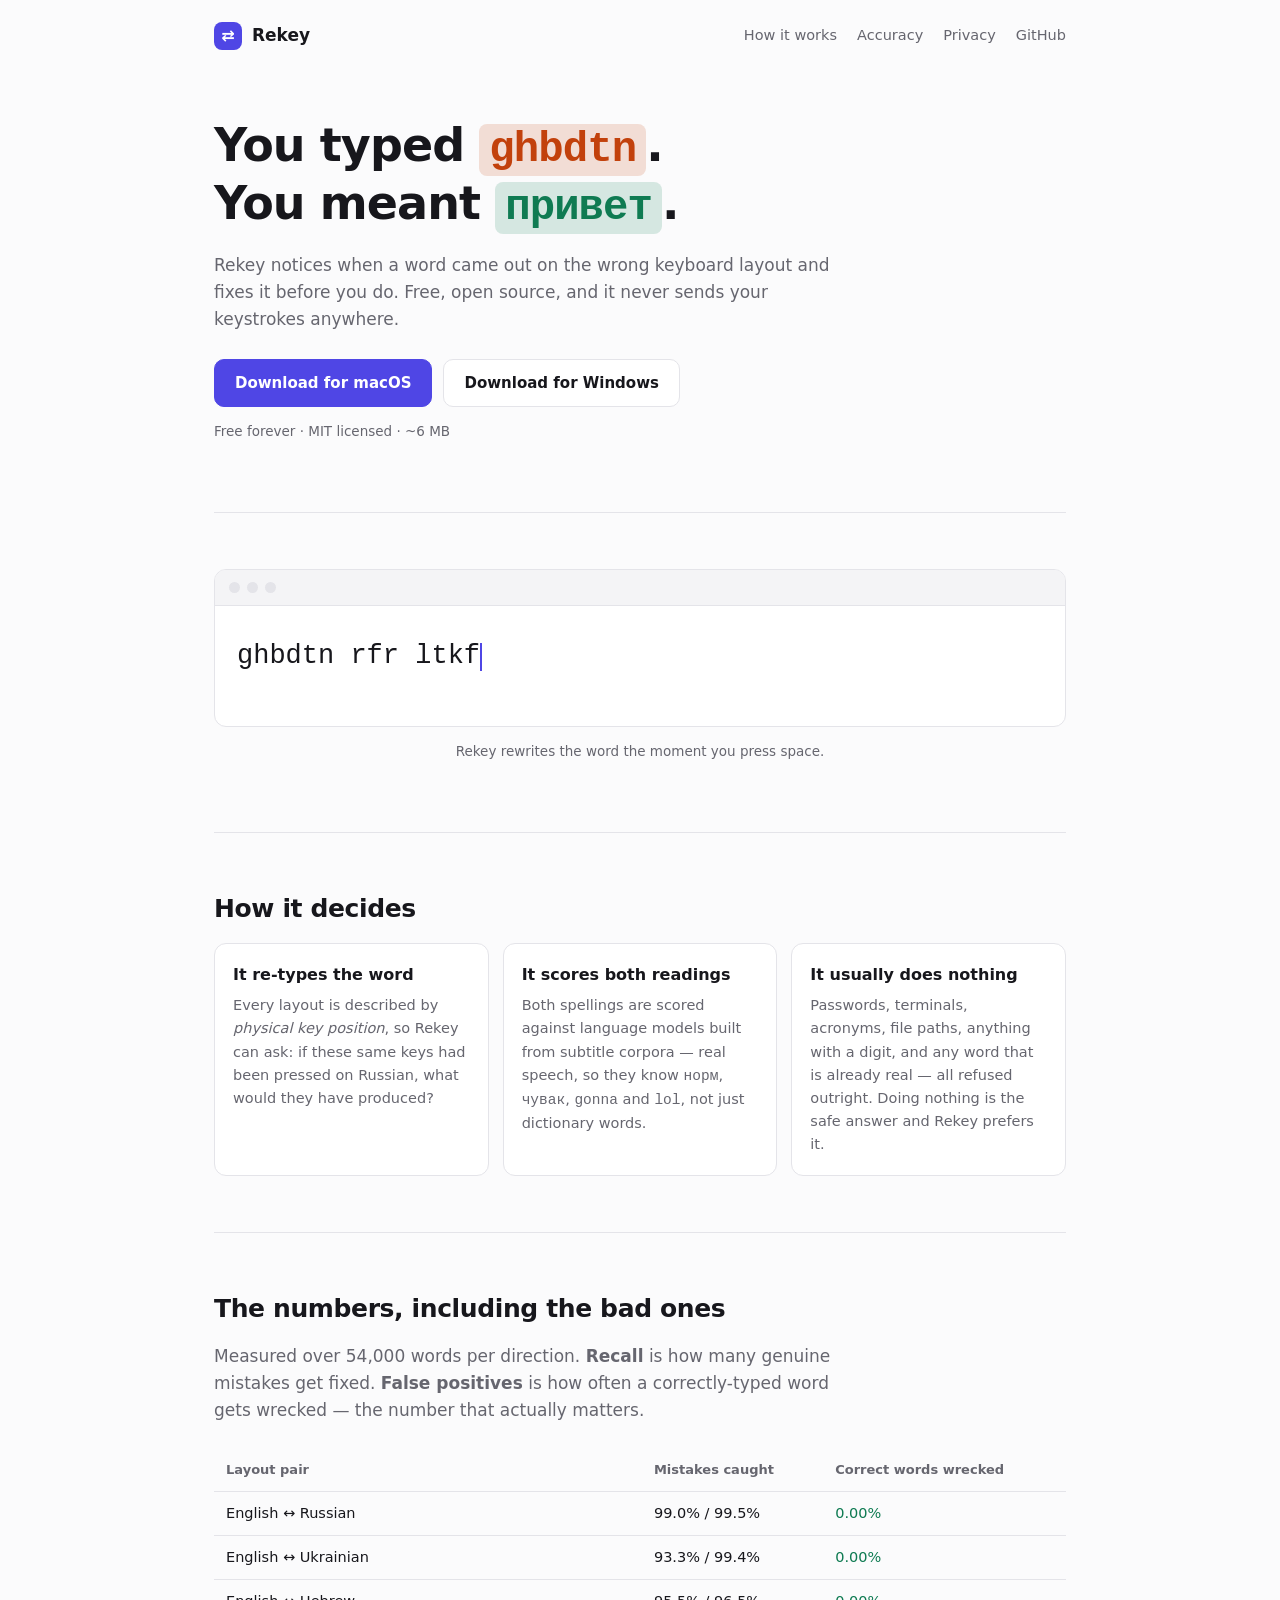
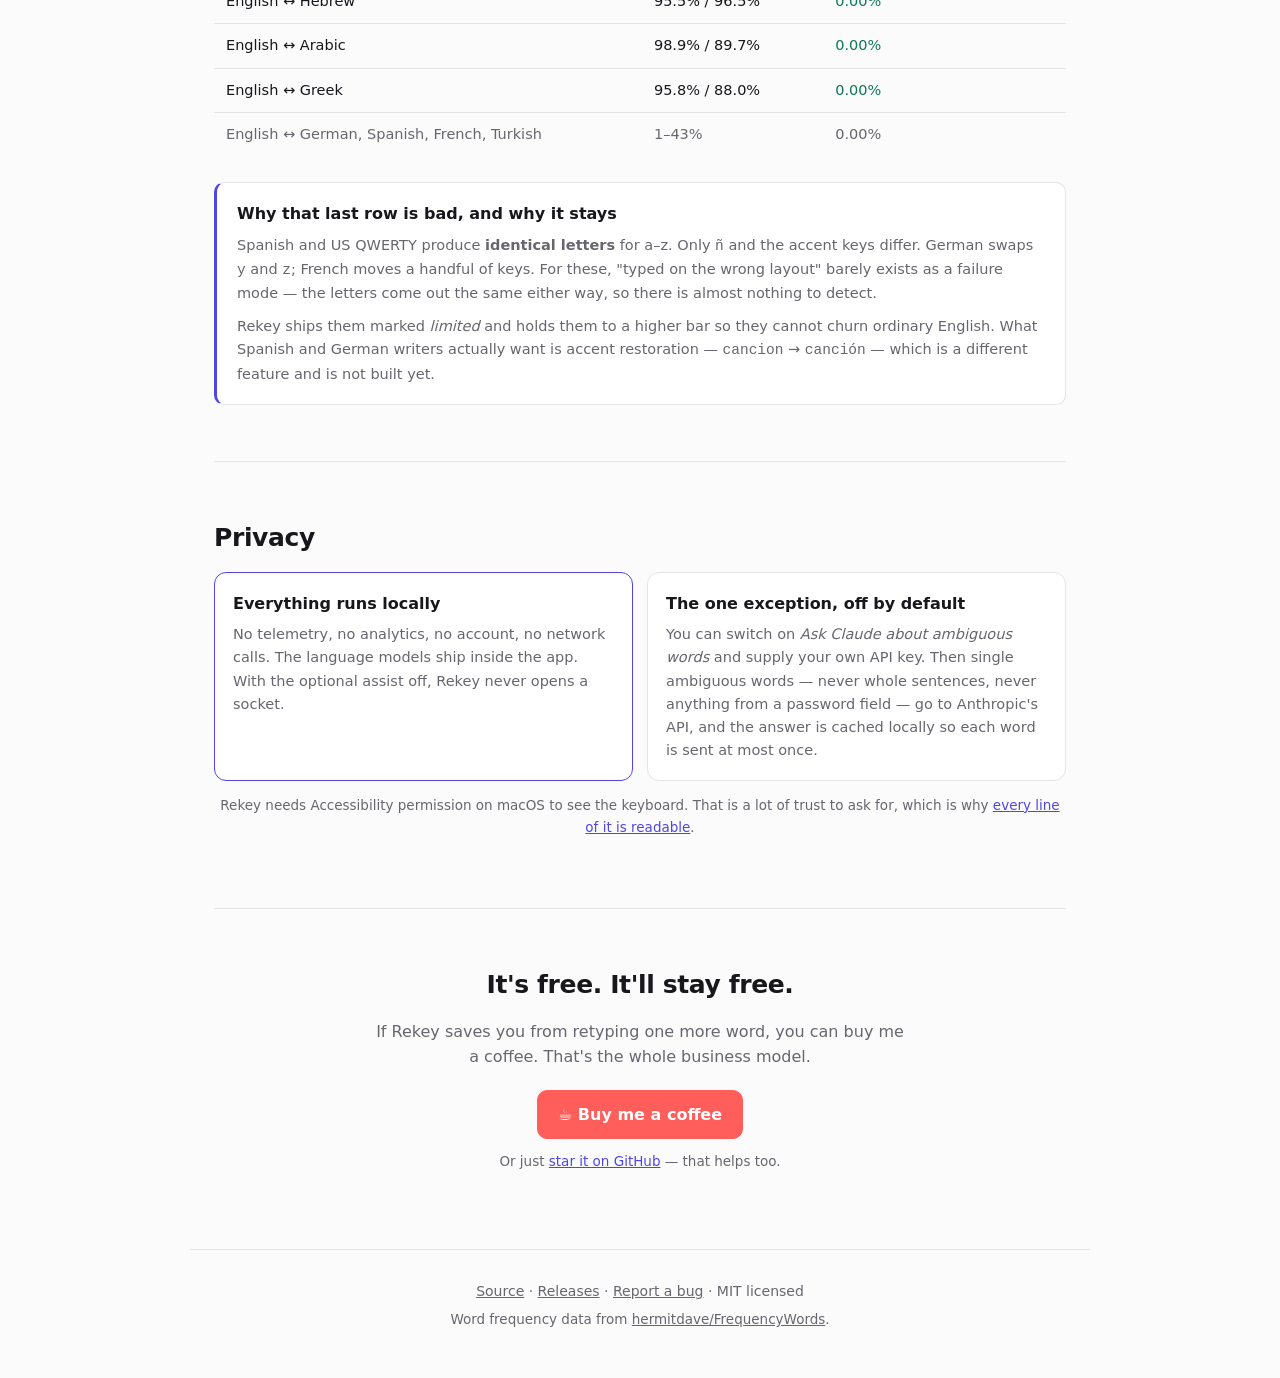
==== web/index.html @ 3c40b645 "Add the landing page Single static page, deployable to GitHub Pages as-is. The hero demo types a wro" ====
<!doctype html>
<html lang="en">
<head>
<meta charset="utf-8" />
<meta name="viewport" content="width=device-width, initial-scale=1" />
<title>Rekey — fix text typed on the wrong keyboard layout</title>
<meta name="description" content="Rekey fixes words typed with the wrong keyboard layout as you type them. ghbdtn becomes привет. Free, open source, runs entirely on your machine. macOS and Windows." />
<meta property="og:title" content="Rekey — ghbdtn → привет" />
<meta property="og:description" content="Fixes text typed on the wrong keyboard layout, as you type. Free, open source, fully offline." />
<meta property="og:type" content="website" />
<meta name="twitter:card" content="summary_large_image" />
<link rel="icon" href="favicon.png" />
<link rel="stylesheet" href="style.css" />
</head>
<body>

<header class="nav">
  <a class="logo" href="/">
    <span class="mark" aria-hidden="true">⇄</span>
    <span>Rekey</span>
  </a>
  <nav>
    <a href="#how">How it works</a>
    <a href="#accuracy">Accuracy</a>
    <a href="#privacy">Privacy</a>
    <a href="https://github.com/rostislavladnov/rekey">GitHub</a>
  </nav>
</header>

<main>

<section class="hero">
  <h1>You typed <code class="wrong">ghbdtn</code>.<br />You meant <code class="right">привет</code>.</h1>
  <p class="lede">
    Rekey notices when a word came out on the wrong keyboard layout and fixes it
    before you do. Free, open source, and it never sends your keystrokes
    anywhere.
  </p>

  <div class="downloads">
    <a class="btn primary" href="https://github.com/rostislavladnov/rekey/releases/latest" data-os="mac">
      Download for macOS
    </a>
    <a class="btn" href="https://github.com/rostislavladnov/rekey/releases/latest" data-os="win">
      Download for Windows
    </a>
  </div>
  <p class="fine">Free forever · MIT licensed · ~6 MB</p>
</section>

<section class="demo" aria-label="Demonstration">
  <div class="editor">
    <div class="editor-bar"><span></span><span></span><span></span></div>
    <div class="editor-body">
      <p class="typed" id="line"><span id="text"></span><span class="caret"></span></p>
    </div>
  </div>
  <p class="fine center">Rekey rewrites the word the moment you press space.</p>
</section>

<section id="how">
  <h2>How it decides</h2>
  <div class="cards">
    <article>
      <h3>It re-types the word</h3>
      <p>Every layout is described by <em>physical key position</em>, so
        Rekey can ask: if these same keys had been pressed on Russian, what
        would they have produced?</p>
    </article>
    <article>
      <h3>It scores both readings</h3>
      <p>Both spellings are scored against language models built from
        subtitle corpora — real speech, so they know <code>норм</code>,
        <code>чувак</code>, <code>gonna</code> and <code>lol</code>, not just
        dictionary words.</p>
    </article>
    <article>
      <h3>It usually does nothing</h3>
      <p>Passwords, terminals, acronyms, file paths, anything with a digit,
        and any word that is already real — all refused outright. Doing
        nothing is the safe answer and Rekey prefers it.</p>
    </article>
  </div>
</section>

<section id="accuracy">
  <h2>The numbers, including the bad ones</h2>
  <p class="section-lede">
    Measured over 54,000 words per direction. <strong>Recall</strong> is how
    many genuine mistakes get fixed. <strong>False positives</strong> is how
    often a correctly-typed word gets wrecked — the number that actually
    matters.
  </p>

  <table>
    <thead>
      <tr><th>Layout pair</th><th>Mistakes caught</th><th>Correct words wrecked</th></tr>
    </thead>
    <tbody>
      <tr><td>English ↔ Russian</td><td>99.0% / 99.5%</td><td class="good">0.00%</td></tr>
      <tr><td>English ↔ Ukrainian</td><td>93.3% / 99.4%</td><td class="good">0.00%</td></tr>
      <tr><td>English ↔ Hebrew</td><td>95.5% / 96.5%</td><td class="good">0.00%</td></tr>
      <tr><td>English ↔ Arabic</td><td>98.9% / 89.7%</td><td class="good">0.00%</td></tr>
      <tr><td>English ↔ Greek</td><td>95.8% / 88.0%</td><td class="good">0.00%</td></tr>
      <tr class="muted"><td>English ↔ German, Spanish, French, Turkish</td><td>1–43%</td><td class="good">0.00%</td></tr>
    </tbody>
  </table>

  <div class="caveat">
    <h3>Why that last row is bad, and why it stays</h3>
    <p>
      Spanish and US QWERTY produce <strong>identical letters</strong> for a–z.
      Only <code>ñ</code> and the accent keys differ. German swaps
      <code>y</code> and <code>z</code>; French moves a handful of keys. For
      these, "typed on the wrong layout" barely exists as a failure mode — the
      letters come out the same either way, so there is almost nothing to
      detect.
    </p>
    <p>
      Rekey ships them marked <em>limited</em> and holds them to a higher bar
      so they cannot churn ordinary English. What Spanish and German writers
      actually want is accent restoration — <code>cancion</code> →
      <code>canción</code> — which is a different feature and is not built yet.
    </p>
  </div>
</section>

<section id="privacy">
  <h2>Privacy</h2>
  <div class="cards two">
    <article class="solid">
      <h3>Everything runs locally</h3>
      <p>No telemetry, no analytics, no account, no network calls. The
        language models ship inside the app. With the optional assist off,
        Rekey never opens a socket.</p>
    </article>
    <article>
      <h3>The one exception, off by default</h3>
      <p>You can switch on <em>Ask Claude about ambiguous words</em> and supply
        your own API key. Then single ambiguous words — never whole sentences,
        never anything from a password field — go to Anthropic's API, and the
        answer is cached locally so each word is sent at most once.</p>
    </article>
  </div>
  <p class="fine center">
    Rekey needs Accessibility permission on macOS to see the keyboard. That is
    a lot of trust to ask for, which is why
    <a href="https://github.com/rostislavladnov/rekey">every line of it is
    readable</a>.
  </p>
</section>

<section class="support">
  <h2>It's free. It'll stay free.</h2>
  <p>If Rekey saves you from retyping one more word, you can buy me a coffee.
    That's the whole business model.</p>
  <a class="btn coffee" href="https://ko-fi.com/rekeyapp">☕ Buy me a coffee</a>
  <p class="fine">Or just <a href="https://github.com/rostislavladnov/rekey">star it on GitHub</a> — that helps too.</p>
</section>

</main>

<footer>
  <p>
    <a href="https://github.com/rostislavladnov/rekey">Source</a> ·
    <a href="https://github.com/rostislavladnov/rekey/releases">Releases</a> ·
    <a href="https://github.com/rostislavladnov/rekey/issues">Report a bug</a> ·
    MIT licensed
  </p>
  <p class="fine">
    Word frequency data from
    <a href="https://github.com/hermitdave/FrequencyWords">hermitdave/FrequencyWords</a>.
  </p>
</footer>

<script src="demo.js"></script>
</body>
</html>
---- web/style.css ----
/* Rekey landing page. Dark by default — it is a developer-ish utility and the
   demo reads better on dark — with a light variant for people who prefer it. */

:root {
  --bg: #0e0e11;
  --panel: #17171c;
  --panel-2: #1d1d24;
  --text: #f0f0f3;
  --muted: #9a9aa6;
  --line: #2a2a33;
  --accent: #8b83f7;
  --accent-ink: #0e0e11;
  --wrong: #ff8f8f;
  --right: #7ee2b8;
  --good: #7ee2b8;
  --max: 900px;
}

@media (prefers-color-scheme: light) {
  :root {
    --bg: #fbfbfc;
    --panel: #ffffff;
    --panel-2: #f4f4f6;
    --text: #17171c;
    --muted: #66666f;
    --line: #e4e4e9;
    --accent: #4f46e5;
    --accent-ink: #ffffff;
    --wrong: #c2410c;
    --right: #0f7b52;
    --good: #0f7b52;
  }
}

* { box-sizing: border-box; }

html { scroll-behavior: smooth; }

body {
  margin: 0;
  background: var(--bg);
  color: var(--text);
  font: 16px/1.6 -apple-system, BlinkMacSystemFont, "Segoe UI", system-ui, sans-serif;
  -webkit-font-smoothing: antialiased;
}

a { color: var(--accent); }
code { font-family: ui-monospace, SFMono-Regular, "SF Mono", Menlo, monospace; }

/* -- nav ------------------------------------------------------------------ */

.nav {
  max-width: var(--max);
  margin: 0 auto;
  padding: 22px 24px;
  display: flex;
  align-items: center;
  gap: 20px;
  flex-wrap: wrap;
}

.logo {
  display: flex;
  align-items: center;
  gap: 10px;
  font-weight: 650;
  color: var(--text);
  text-decoration: none;
  font-size: 17px;
}

.mark {
  width: 28px; height: 28px;
  display: grid; place-items: center;
  border-radius: 8px;
  background: var(--accent);
  color: var(--accent-ink);
  font-size: 16px;
}

.nav nav { margin-left: auto; display: flex; gap: 20px; flex-wrap: wrap; }
.nav nav a { color: var(--muted); text-decoration: none; font-size: 14.5px; }
.nav nav a:hover { color: var(--text); }

/* -- sections ------------------------------------------------------------- */

main { max-width: var(--max); margin: 0 auto; padding: 0 24px; }
section { padding: 56px 0; border-top: 1px solid var(--line); }
section:first-child { border-top: none; }

h1 {
  font-size: clamp(30px, 6vw, 46px);
  line-height: 1.18;
  letter-spacing: -0.02em;
  margin: 12px 0 18px;
  font-weight: 680;
}

h1 code { font-size: 0.92em; padding: 2px 10px; border-radius: 8px; }
.wrong { background: color-mix(in srgb, var(--wrong) 16%, transparent); color: var(--wrong); }
.right { background: color-mix(in srgb, var(--right) 16%, transparent); color: var(--right); }

h2 {
  font-size: 25px;
  letter-spacing: -0.015em;
  margin: 0 0 14px;
  font-weight: 650;
}

h3 { font-size: 16px; margin: 0 0 7px; font-weight: 620; }

.lede, .section-lede {
  color: var(--muted);
  font-size: 17px;
  max-width: 60ch;
  margin: 0 0 26px;
}

.fine { color: var(--muted); font-size: 13.5px; }
.center { text-align: center; }

/* -- hero ----------------------------------------------------------------- */

.hero { padding-top: 34px; }
.downloads { display: flex; gap: 11px; flex-wrap: wrap; margin-bottom: 12px; }

.btn {
  display: inline-block;
  padding: 11px 20px;
  border-radius: 10px;
  border: 1px solid var(--line);
  background: var(--panel);
  color: var(--text);
  text-decoration: none;
  font-size: 15px;
  font-weight: 550;
}

.btn:hover { border-color: var(--accent); }
.btn.primary { background: var(--accent); border-color: var(--accent); color: var(--accent-ink); }
.btn.primary:hover { filter: brightness(1.1); }
.btn.coffee { background: #ff5e5b; border-color: #ff5e5b; color: #fff; font-size: 16px; }

/* -- demo ----------------------------------------------------------------- */

.editor {
  border: 1px solid var(--line);
  border-radius: 12px;
  background: var(--panel);
  overflow: hidden;
  margin-bottom: 12px;
}

.editor-bar {
  display: flex;
  gap: 7px;
  padding: 12px 14px;
  background: var(--panel-2);
  border-bottom: 1px solid var(--line);
}

.editor-bar span {
  width: 11px; height: 11px;
  border-radius: 50%;
  background: var(--line);
}

.editor-body { padding: 30px 22px; min-height: 120px; }

.typed {
  margin: 0;
  font-family: ui-monospace, SFMono-Regular, "SF Mono", Menlo, monospace;
  font-size: clamp(19px, 4vw, 27px);
  line-height: 1.5;
  overflow-wrap: anywhere;
}

.caret {
  display: inline-block;
  width: 2px;
  height: 1.05em;
  vertical-align: text-bottom;
  background: var(--accent);
  animation: blink 1.05s step-end infinite;
}

@keyframes blink { 50% { opacity: 0; } }

.flash { animation: flash 0.55s ease-out; }
@keyframes flash {
  from { background: color-mix(in srgb, var(--right) 34%, transparent); }
  to { background: transparent; }
}

@media (prefers-reduced-motion: reduce) {
  .caret { animation: none; }
  .flash { animation: none; }
  html { scroll-behavior: auto; }
}

/* -- cards ---------------------------------------------------------------- */

.cards {
  display: grid;
  grid-template-columns: repeat(auto-fit, minmax(230px, 1fr));
  gap: 14px;
}

.cards.two { grid-template-columns: repeat(auto-fit, minmax(280px, 1fr)); }

.cards article {
  background: var(--panel);
  border: 1px solid var(--line);
  border-radius: 12px;
  padding: 18px;
}

.cards article p { margin: 0; color: var(--muted); font-size: 14.5px; }
.cards article.solid { border-color: var(--accent); }

/* -- table ---------------------------------------------------------------- */

table {
  width: 100%;
  border-collapse: collapse;
  font-size: 14.5px;
  margin-bottom: 26px;
}

th, td {
  text-align: left;
  padding: 10px 12px;
  border-bottom: 1px solid var(--line);
}

th { color: var(--muted); font-weight: 550; font-size: 13px; }
td.good { color: var(--good); font-variant-numeric: tabular-nums; }
tr.muted td { color: var(--muted); }
tbody tr:last-child td { border-bottom: none; }

.caveat {
  background: var(--panel);
  border: 1px solid var(--line);
  border-left: 3px solid var(--accent);
  border-radius: 10px;
  padding: 18px 20px;
}

.caveat p { color: var(--muted); font-size: 14.5px; margin: 0 0 10px; }
.caveat p:last-child { margin-bottom: 0; }

/* -- support -------------------------------------------------------------- */

.support { text-align: center; }
.support p { color: var(--muted); max-width: 52ch; margin: 0 auto 20px; }
.support .btn { margin-bottom: 12px; }

/* -- footer --------------------------------------------------------------- */

footer {
  max-width: var(--max);
  margin: 0 auto;
  padding: 30px 24px 50px;
  border-top: 1px solid var(--line);
  text-align: center;
  color: var(--muted);
  font-size: 14px;
}

footer a { color: var(--muted); }
footer a:hover { color: var(--accent); }
footer p { margin: 0 0 7px; }
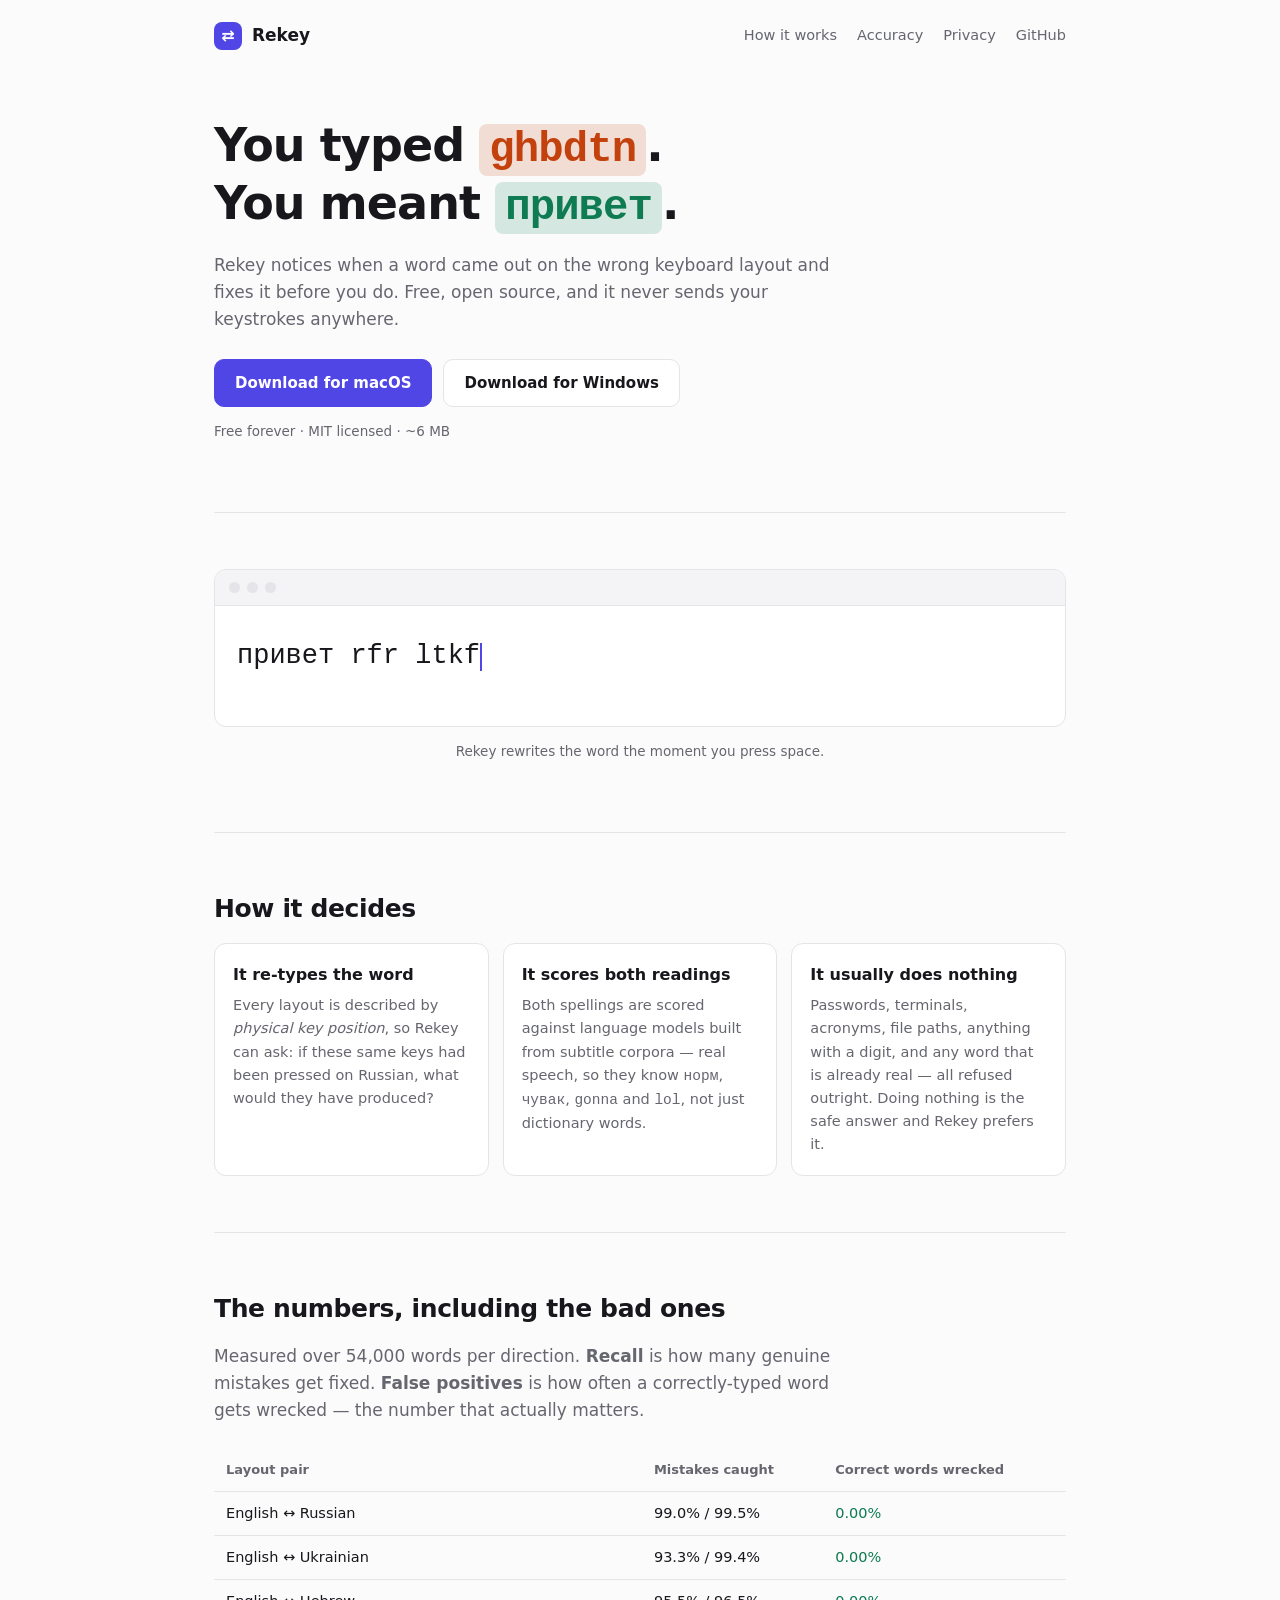
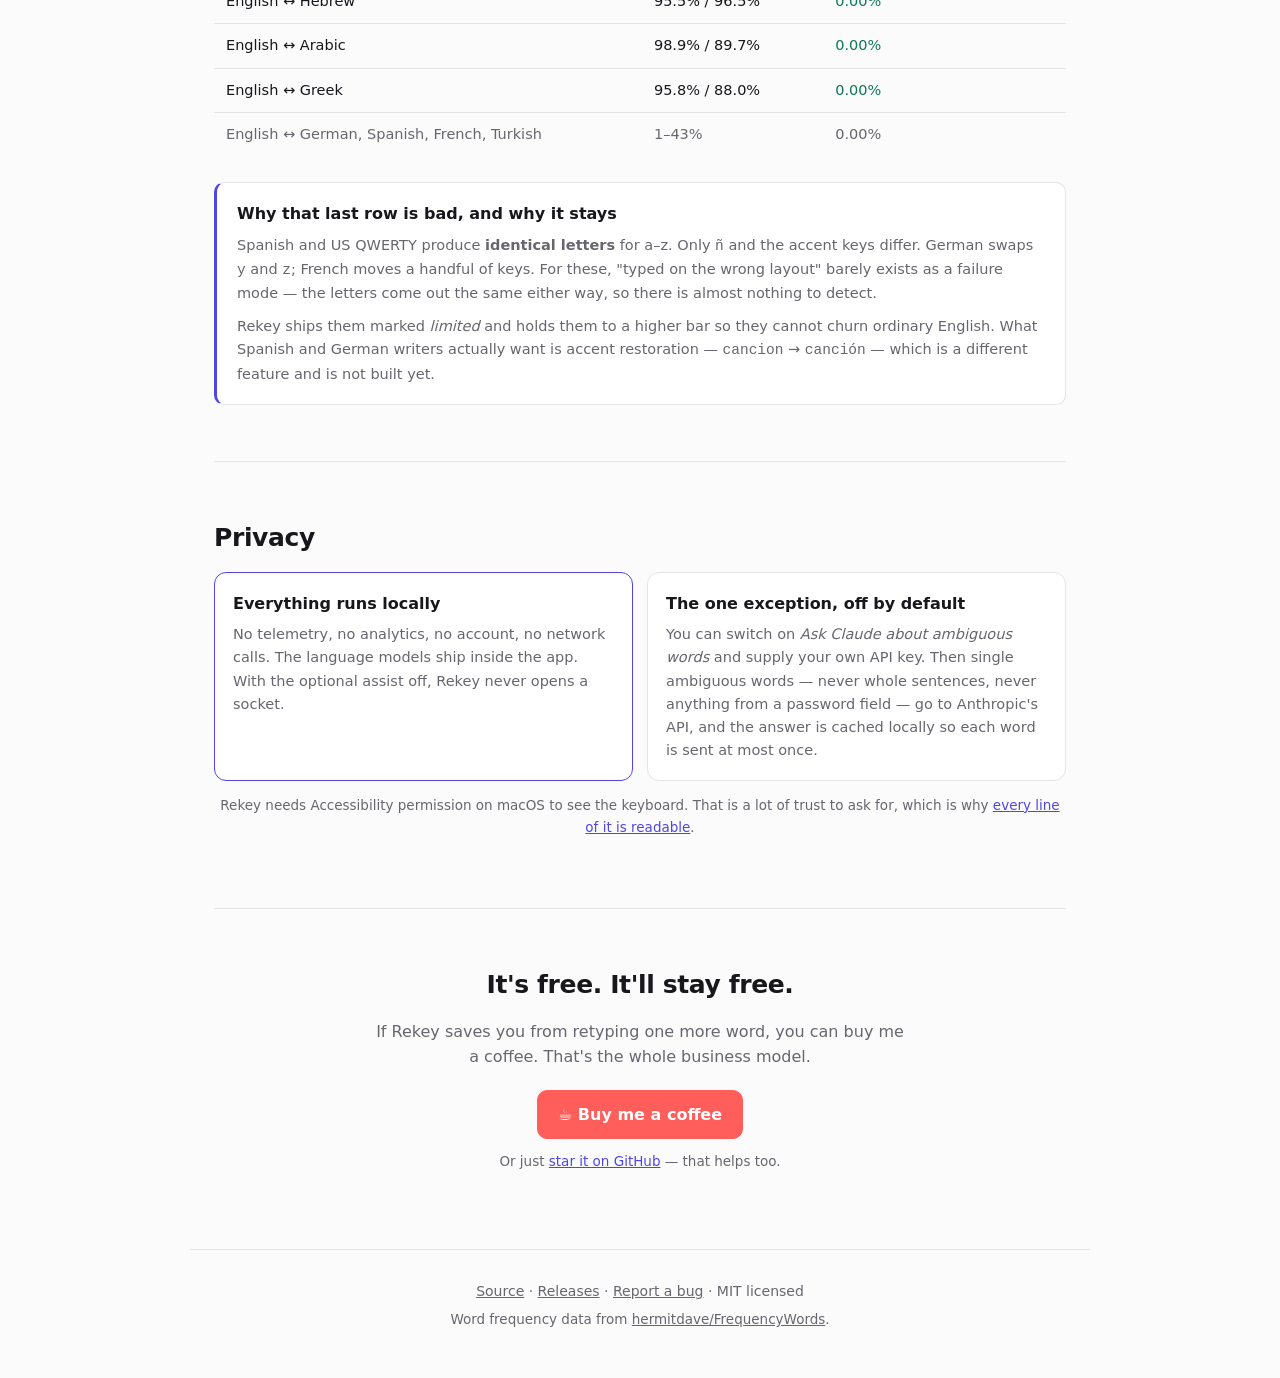
==== commit 7cce8380: "Add social automation, CI and release workflows The X automation is safe by default: post.py preview" ====
--- a/web/index.html
+++ b/web/index.html
@@ -23,7 +23,7 @@
     <a href="#how">How it works</a>
     <a href="#accuracy">Accuracy</a>
     <a href="#privacy">Privacy</a>
-    <a href="https://github.com/rostislavladnov/rekey">GitHub</a>
+    <a href="https://github.com/rstqDev/rekey">GitHub</a>
   </nav>
 </header>
 
@@ -38,10 +38,10 @@
   </p>
 
   <div class="downloads">
-    <a class="btn primary" href="https://github.com/rostislavladnov/rekey/releases/latest" data-os="mac">
+    <a class="btn primary" href="https://github.com/rstqDev/rekey/releases/latest" data-os="mac">
       Download for macOS
     </a>
-    <a class="btn" href="https://github.com/rostislavladnov/rekey/releases/latest" data-os="win">
+    <a class="btn" href="https://github.com/rstqDev/rekey/releases/latest" data-os="win">
       Download for Windows
     </a>
   </div>
@@ -145,7 +145,7 @@
   <p class="fine center">
     Rekey needs Accessibility permission on macOS to see the keyboard. That is
     a lot of trust to ask for, which is why
-    <a href="https://github.com/rostislavladnov/rekey">every line of it is
+    <a href="https://github.com/rstqDev/rekey">every line of it is
     readable</a>.
   </p>
 </section>
@@ -155,16 +155,16 @@
   <p>If Rekey saves you from retyping one more word, you can buy me a coffee.
     That's the whole business model.</p>
   <a class="btn coffee" href="https://ko-fi.com/rekeyapp">☕ Buy me a coffee</a>
-  <p class="fine">Or just <a href="https://github.com/rostislavladnov/rekey">star it on GitHub</a> — that helps too.</p>
+  <p class="fine">Or just <a href="https://github.com/rstqDev/rekey">star it on GitHub</a> — that helps too.</p>
 </section>
 
 </main>
 
 <footer>
   <p>
-    <a href="https://github.com/rostislavladnov/rekey">Source</a> ·
-    <a href="https://github.com/rostislavladnov/rekey/releases">Releases</a> ·
-    <a href="https://github.com/rostislavladnov/rekey/issues">Report a bug</a> ·
+    <a href="https://github.com/rstqDev/rekey">Source</a> ·
+    <a href="https://github.com/rstqDev/rekey/releases">Releases</a> ·
+    <a href="https://github.com/rstqDev/rekey/issues">Report a bug</a> ·
     MIT licensed
   </p>
   <p class="fine">
